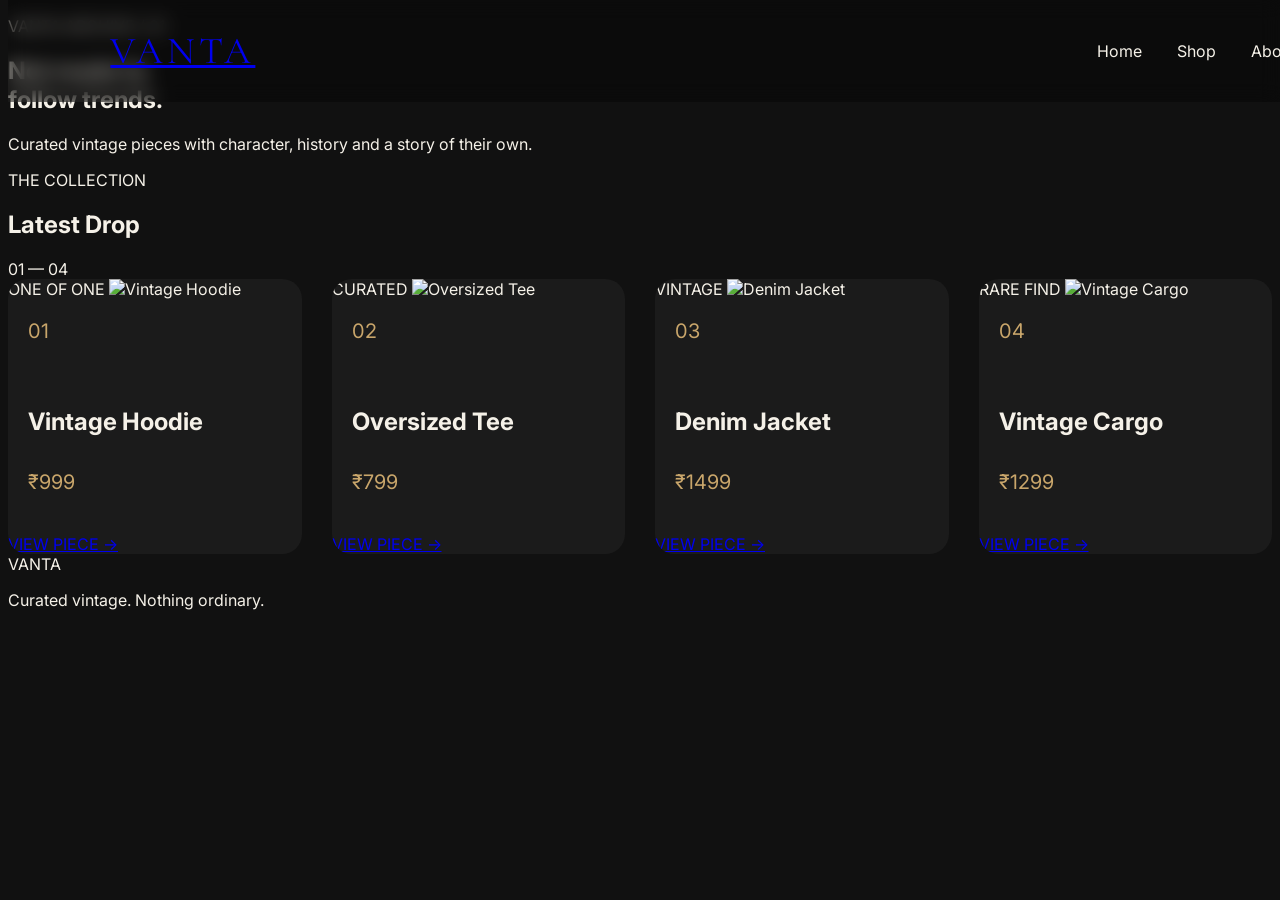
==== shop.html @ 848465f7 "Update shop.html" ====
<!DOCTYPE html>
<html lang="en">
<head>
  <meta charset="UTF-8">
  <meta name="viewport" content="width=device-width, initial-scale=1.0">

  <title>VANTA | Shop</title>

  <link rel="preconnect" href="https://fonts.googleapis.com">
  <link rel="preconnect" href="https://fonts.gstatic.com" crossorigin>

  <link
    href="https://fonts.googleapis.com/css2?family=Cormorant+Garamond:wght@500;600;700&family=Inter:wght@300;400;500;600&display=swap"
    rel="stylesheet"
  >

  <link rel="stylesheet" href="style.css">
</head>

<body>

<header>
  <nav class="navbar">

    <a href="index.html" class="logo">VANTA</a>

    <ul class="nav-links">
      <li><a href="index.html">Home</a></li>
      <li><a href="shop.html">Shop</a></li>
      <li><a href="#">About</a></li>
      <li><a href="#">Contact</a></li>
    </ul>

  </nav>
</header>

<main class="shop-page">

  <!-- SHOP INTRO -->

  <section class="shop-hero">

    <p class="shop-label">VANTA ARCHIVE / 01</p>

    <h1>
      Not made to<br>
      follow trends.
    </h1>

    <p class="shop-description">
      Curated vintage pieces with character,
      history and a story of their own.
    </p>

  </section>


  <!-- COLLECTION -->

  <section class="collection">

    <div class="collection-top">

      <div>
        <p class="collection-label">THE COLLECTION</p>
        <h2>Latest Drop</h2>
      </div>

      <span>01 — 04</span>

    </div>


    <div class="product-grid">


      <!-- PRODUCT 01 -->

      <article class="card">

        <div class="product-image">

          <span class="badge">ONE OF ONE</span>

          <img
            src="../assets/images/product1.jpg"
            alt="Vintage Hoodie"
          >

        </div>

        <div class="product-info">

          <div>
            <p class="product-number">01</p>
            <h3>Vintage Hoodie</h3>
          </div>

          <p class="price">₹999</p>

        </div>

        <a href="#" class="view-product">
          VIEW PIECE →
        </a>

      </article>


      <!-- PRODUCT 02 -->

      <article class="card">

        <div class="product-image">

          <span class="badge">CURATED</span>

          <img
            src="../assets/images/product2.jpg"
            alt="Oversized Tee"
          >

        </div>

        <div class="product-info">

          <div>
            <p class="product-number">02</p>
            <h3>Oversized Tee</h3>
          </div>

          <p class="price">₹799</p>

        </div>

        <a href="#" class="view-product">
          VIEW PIECE →
        </a>

      </article>


      <!-- PRODUCT 03 -->

      <article class="card">

        <div class="product-image">

          <span class="badge">VINTAGE</span>

          <img
            src="../assets/images/product3.jpg"
            alt="Denim Jacket"
          >

        </div>

        <div class="product-info">

          <div>
            <p class="product-number">03</p>
            <h3>Denim Jacket</h3>
          </div>

          <p class="price">₹1499</p>

        </div>

        <a href="#" class="view-product">
          VIEW PIECE →
        </a>

      </article>


      <!-- PRODUCT 04 -->

      <article class="card">

        <div class="product-image">

          <span class="badge">RARE FIND</span>

          <img
            src="../assets/images/product4.jpg"
            alt="Vintage Cargo"
          >

        </div>

        <div class="product-info">

          <div>
            <p class="product-number">04</p>
            <h3>Vintage Cargo</h3>
          </div>

          <p class="price">₹1299</p>

        </div>

        <a href="#" class="view-product">
          VIEW PIECE →
        </a>

      </article>


    </div>

  </section>

</main>


<footer class="shop-footer">

  <div class="footer-logo">
    VANTA
  </div>

  <p>
    Curated vintage. Nothing ordinary.
  </p>

</footer>


</body>
</html>
---- style.css ----
hi*{
    margin:0;
    padding:0;
    box-sizing:border-box;
}

html{
    scroll-behavior:smooth;
}

body{
    background:#111;
    color:#F5F1E8;
    font-family:'Inter',sans-serif;
}

.navbar{
    position:fixed;
    top:0;
    width:100%;
    display:flex;
    justify-content:space-between;
    align-items:center;
    padding:25px 8%;
    background:rgba(0,0,0,.35);
    backdrop-filter:blur(10px);
    z-index:1000;
}

.logo{
    font-family:'Cormorant Garamond',serif;
    font-size:38px;
    letter-spacing:4px;
}

.nav-links{
    display:flex;
    list-style:none;
    gap:35px;
}

.nav-links a{
    text-decoration:none;
    color:#F5F1E8;
    transition:.3s;
}

.nav-links a:hover{
    color:#C9A66B;
}

.hero{
    height:100vh;
    background:url("https://images.unsplash.com/photo-1515886657613-9f3515b0c78f?auto=format&fit=crop&w=1600&q=80");
    background-size:cover;
    background-position:center;
    position:relative;
    display:flex;
    align-items:center;
    justify-content:center;
}

.overlay{
    position:absolute;
    inset:0;
    background:rgba(0,0,0,.55);
}

.hero-content{
    position:relative;
    text-align:center;
    max-width:700px;
    padding:20px;
}

.small-title{
    letter-spacing:6px;
    margin-bottom:20px;
    color:#d7c6a3;
}

.hero h1{
    font-family:'Cormorant Garamond',serif;
    font-size:72px;
    line-height:1.1;
    margin-bottom:25px;
}

.hero-text{
    font-size:18px;
    color:#ddd;
    margin-bottom:35px;
}

.btn{
    display:inline-block;
    padding:15px 40px;
    background:#F5F1E8;
    color:#111;
    text-decoration:none;
    border-radius:40px;
    font-weight:600;
    transition:.3s;
}

.btn:hover{
    background:#C9A66B;
    transform:translateY(-3px);
}

@media(max-width:768px){

.hero h1{
font-size:48px;
}

.nav-links{
display:none;
}

.logo{
font-size:30px;
}

.hero-text{
font-size:16px;
}

}
/* update */
.products{
    padding:100px 8%;
    background:#111;
}

.products h2{
    text-align:center;
    font-size:42px;
    margin-bottom:50px;
    font-family:'Cormorant Garamond',serif;
}

.product-grid{
    display:grid;
    grid-template-columns:repeat(auto-fit,minmax(250px,1fr));
    gap:30px;
}

.card{
    background:#1b1b1b;
    border-radius:20px;
    overflow:hidden;
    transition:.4s;
}

.card:hover{
    transform:translateY(-10px);
}

.card img{
    width:100%;
    height:350px;
    object-fit:cover;
}

.card h3{
    padding:20px 20px 10px;
    font-size:24px;
}

.card p{
    padding:0 20px 20px;
    color:#c9a66b;
    font-size:20px;
}

.btn-small{
    display:inline-block;
    margin:0 20px 20px;
    padding:12px 25px;
    background:#c9a66b;
    color:#111;
    text-decoration:none;
    border-radius:30px;
}
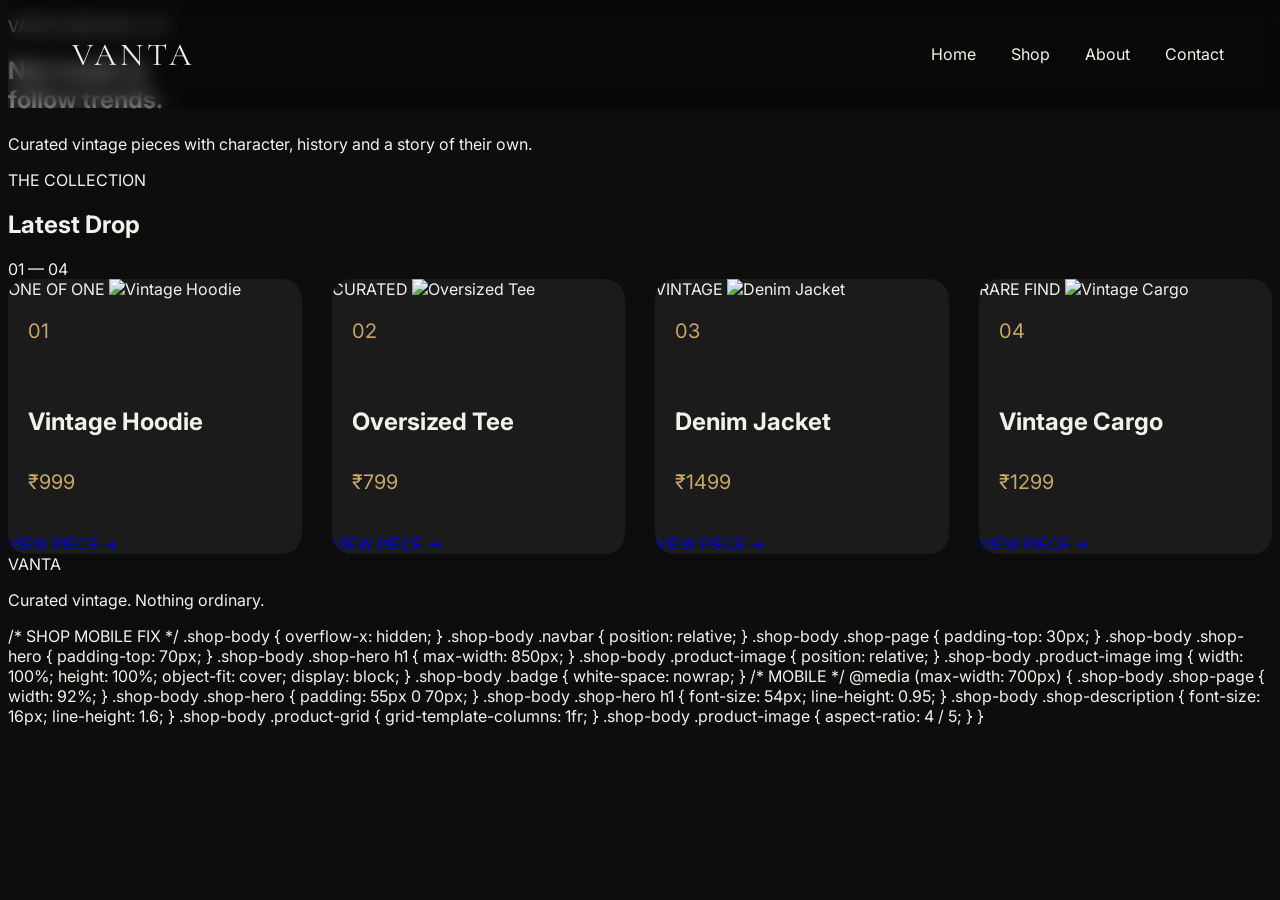
==== commit 15ff2530: "Update shop.html" ====
--- a/shop.html
+++ b/shop.html
@@ -17,7 +17,7 @@
   <link rel="stylesheet" href="style.css">
 </head>
 
-<body>
+<body class="shop-body">
 
 <header>
   <nav class="navbar">
@@ -228,3 +228,71 @@
 
 </body>
 </html>
+/* SHOP MOBILE FIX */
+
+.shop-body {
+  overflow-x: hidden;
+}
+
+.shop-body .navbar {
+  position: relative;
+}
+
+.shop-body .shop-page {
+  padding-top: 30px;
+}
+
+.shop-body .shop-hero {
+  padding-top: 70px;
+}
+
+.shop-body .shop-hero h1 {
+  max-width: 850px;
+}
+
+.shop-body .product-image {
+  position: relative;
+}
+
+.shop-body .product-image img {
+  width: 100%;
+  height: 100%;
+  object-fit: cover;
+  display: block;
+}
+
+.shop-body .badge {
+  white-space: nowrap;
+}
+
+/* MOBILE */
+
+@media (max-width: 700px) {
+
+  .shop-body .shop-page {
+    width: 92%;
+  }
+
+  .shop-body .shop-hero {
+    padding: 55px 0 70px;
+  }
+
+  .shop-body .shop-hero h1 {
+    font-size: 54px;
+    line-height: 0.95;
+  }
+
+  .shop-body .shop-description {
+    font-size: 16px;
+    line-height: 1.6;
+  }
+
+  .shop-body .product-grid {
+    grid-template-columns: 1fr;
+  }
+
+  .shop-body .product-image {
+    aspect-ratio: 4 / 5;
+  }
+
+}
--- a/style.css
+++ b/style.css
@@ -183,3 +183,273 @@
     text-decoration:none;
     border-radius:30px;
 }
+/* =========================
+   VANTA SHOP PAGE
+   ========================= */
+
+.shop-body {
+  background: #0d0d0d;
+  color: #f4f1eb;
+  font-family: "Inter", sans-serif;
+}
+
+/* NAVBAR */
+
+.shop-body .navbar {
+  width: 100%;
+  padding: 28px 5%;
+  display: flex;
+  align-items: center;
+  justify-content: space-between;
+  box-sizing: border-box;
+}
+
+.shop-body .logo {
+  color: #f4f1eb;
+  text-decoration: none;
+  font-family: "Cormorant Garamond", serif;
+  font-size: 32px;
+  font
+.shop-body .logo {
+  color: #f4f1eb;
+  text-decoration: none;
+  font-family: "Cormorant Garamond", serif;
+  font-size: 32px;
+  font-weight: 600;
+  letter-spacing: 2px;
+}
+
+.shop-body .nav-links {
+  display: flex;
+  gap: 28px;
+  list-style: none;
+  margin: 0;
+  padding: 0;
+}
+
+.shop-body .nav-links a {
+  color: #f4f1eb;
+  text-decoration: none;
+  font-size: 13px;
+  letter-spacing: 1px;
+  text-transform: uppercase;
+}
+
+/* SHOP HERO */
+
+.shop-body .shop-page {
+  width: 90%;
+  max-width: 1200px;
+  margin: 0 auto;
+}
+
+.shop-body .shop-hero {
+  padding: 90px 0 110px;
+  max-width: 850px;
+}
+
+.shop-body .shop-label,
+.shop-body .collection-label {
+  font-size: 11px;
+  letter-spacing: 3px;
+  text-transform: uppercase;
+  opacity: 0.55;
+  margin-bottom: 25px;
+}
+
+.shop-body .shop-hero h1 {
+  font-family: "Cormorant Garamond", serif;
+  font-size: clamp(58px, 9vw, 110px);
+  line-height: 0.88;
+  font-weight: 500;
+  letter-spacing: -2px;
+  margin: 0;
+}
+
+.shop-body .shop-description {
+  max-width: 600px;
+  margin-top: 35px;
+  font-size: 18px;
+  line-height: 1.7;
+  font-weight: 300;
+  opacity: 0.65;
+}
+
+/* COLLECTION */
+
+.shop-body .collection {
+  padding-bottom: 100px;
+}
+
+.shop-body .collection-top {
+  display: flex;
+  align-items: flex-end;
+  justify-content: space-between;
+  border-bottom: 1px solid rgba(255,255,255,0.15);
+  padding-bottom: 25px;
+  margin-bottom: 35px;
+}
+
+.shop-body .collection-top h2 {
+  font-family: "Cormorant Garamond", serif;
+  font-size: 52px;
+  font-weight: 500;
+  margin: 0;
+}
+
+.shop-body .collection-top > span {
+  font-size: 13px;
+  opacity: 0.5;
+}
+
+/* PRODUCT GRID */
+
+.shop-body .product-grid {
+  display: grid;
+  grid-template-columns: repeat(2, minmax(0, 1fr));
+  gap: 35px;
+}
+
+.shop-body .card {
+  background: #171717;
+  border: 1px solid rgba(255,255,255,0.08);
+  border-radius: 4px;
+  overflow: hidden;
+  padding: 0;
+  transition: transform 0.3s ease, border-color 0.3s ease;
+}
+
+.shop-body .card:hover {
+  transform: translateY(-6px);
+  border-color: rgba(255,255,255,0.22);
+}
+
+/* PRODUCT IMAGE */
+
+.shop-body .product-image {
+  position: relative;
+  width: 100%;
+  aspect-ratio: 4 / 5;
+  background: #222;
+  overflow: hidden;
+}
+
+.shop-body .product-image img {
+  width:
+  width: 100%;
+  height: 100%;
+  object-fit: cover;
+  display: block;
+  transition: transform 0.5s ease;
+}
+
+.shop-body .card:hover .product-image img {
+  transform: scale(1.05);
+}
+
+.shop-body .badge {
+  position: absolute;
+  top: 18px;
+  left: 18px;
+  z-index: 2;
+  padding: 7px 11px;
+  background: #f4f1eb;
+  color: #111;
+  font-size: 9px;
+  letter-spacing: 1.5px;
+  font-weight: 600;
+}
+
+.shop-body .product-info {
+  display: flex;
+  justify-content: space-between;
+  align-items: flex-end;
+  padding: 22px 22px 10px;
+}
+
+.shop-body .product-number {
+  font-size: 10px;
+  letter-spacing: 2px;
+  opacity: 0.4;
+  margin: 0 0 6px;
+}
+
+.shop-body .product-info h3 {
+  font-family: "Cormorant Garamond", serif;
+  font-size: 27px;
+  font-weight: 500;
+  margin: 0;
+}
+
+.shop-body .price {
+  font-size: 14px;
+  margin: 0;
+  opacity: 0.7;
+}
+
+.shop-body .view-product {
+  display: block;
+  margin: 12px 22px 22px;
+  padding-top: 14px;
+  border-top: 1px solid rgba(255,255,255,0.1);
+  color: #f4f1eb;
+  text-decoration: none;
+  font-size: 11px;
+  letter-spacing: 2px;
+  transition: opacity 0.3s ease;
+}
+
+.shop-body .view-product:hover {
+  opacity: 0.55;
+}
+
+/* FOOTER */
+
+.shop-body .shop-footer {
+  border-top: 1px solid rgba(255,255,255,0.1);
+  padding: 60px 5%;
+  text-align: center;
+}
+
+.shop-body .footer-logo {
+  font-family: "Cormorant Garamond", serif;
+  font-size: 50px;
+  letter-spacing: 5px;
+}
+
+.shop-body .shop-footer p {
+  font-size: 12px;
+  opacity: 0.45;
+  letter-spacing: 1px;
+}
+
+/* MOBILE */
+
+@media (max-width: 700px) {
+
+  .shop-body .nav-links {
+    gap: 14px;
+  }
+
+  .shop-body .shop-hero {
+    padding: 65px 0 80px;
+  }
+
+  .shop-body .shop-hero h1 {
+    font-size: 58px;
+  }
+
+  .shop-body .shop-description {
+    font-size: 15px;
+  }
+
+  .shop-body .product-grid {
+    grid-template-columns: 1fr;
+    gap: 25px;
+  }
+
+  .shop-body .collection-top h2 {
+    font-size: 40px;
+  }
+
+}
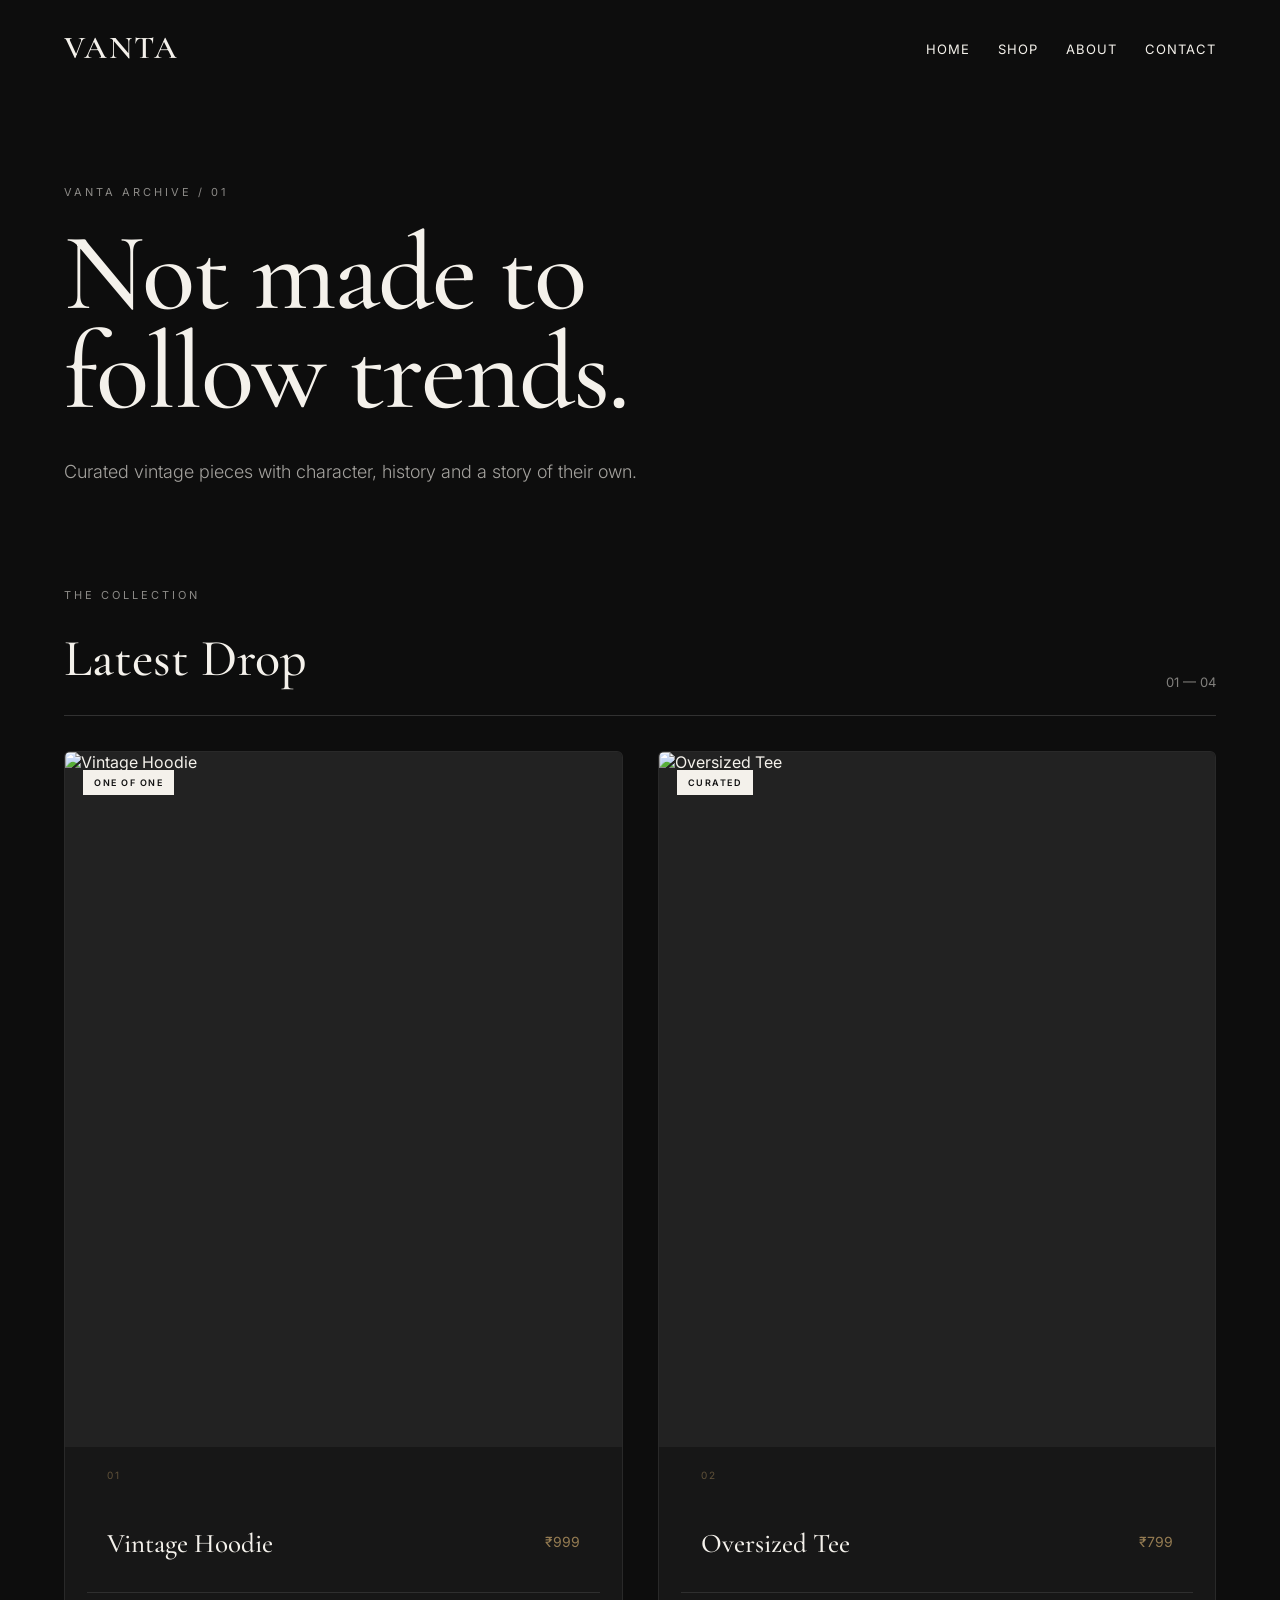
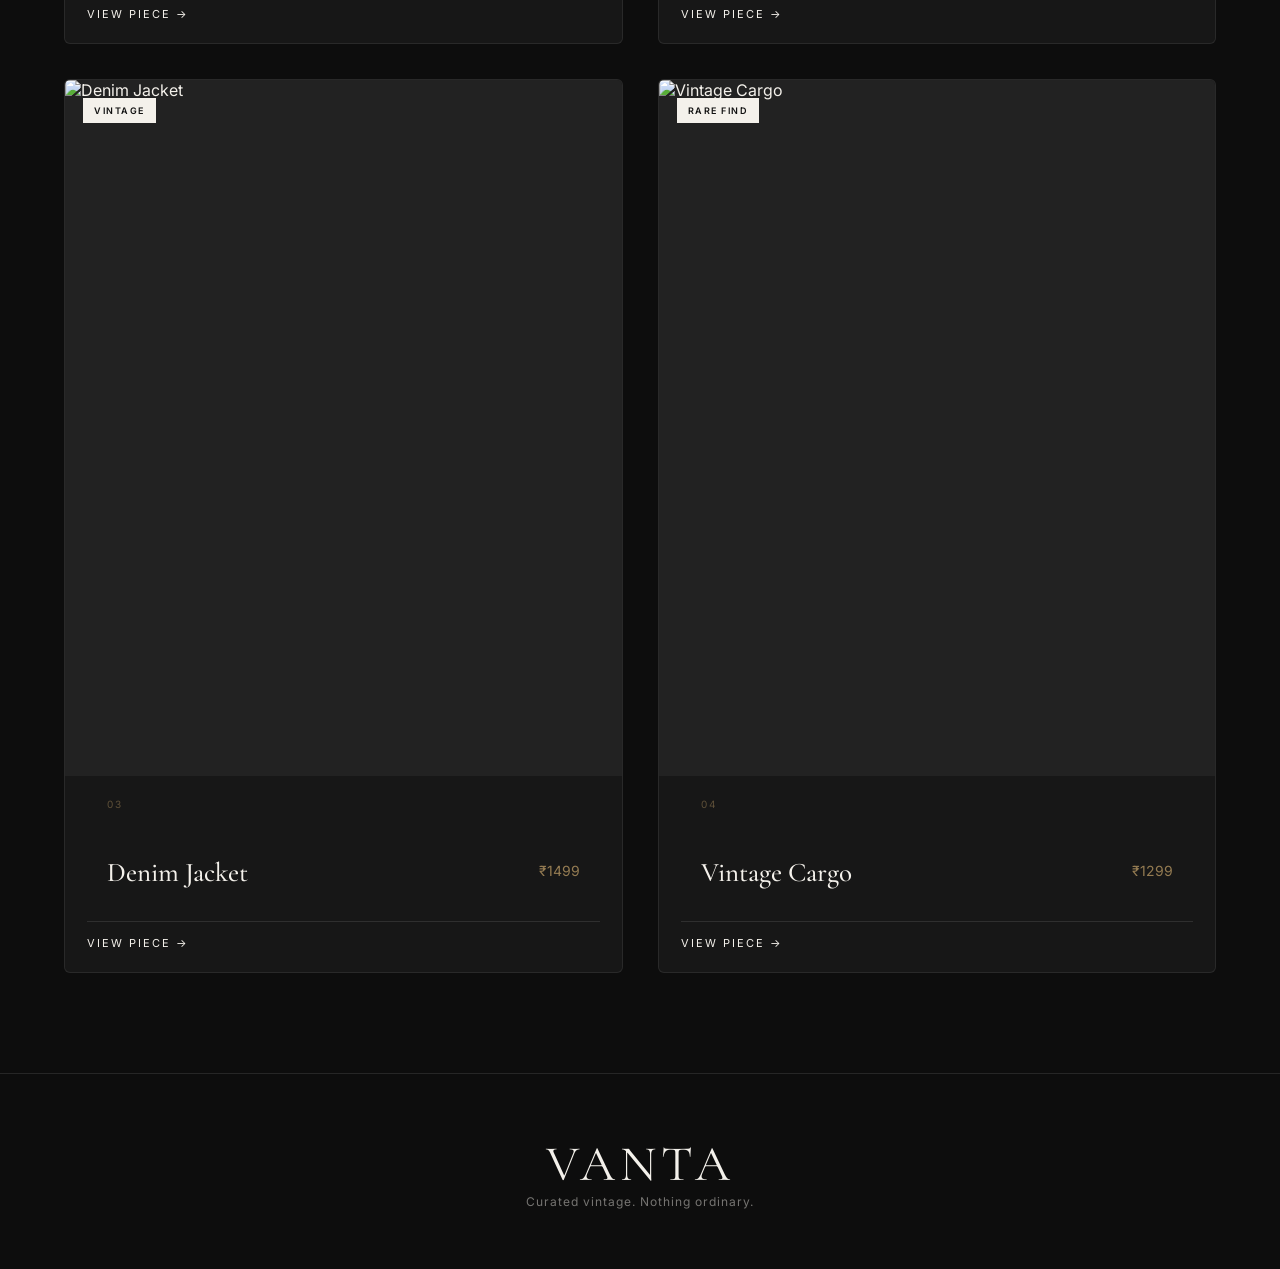
==== commit 31c6cec0: "Update shop.html" ====
--- a/shop.html
+++ b/shop.html
@@ -1,5 +1,6 @@
 <!DOCTYPE html>
 <html lang="en">
+
 <head>
   <meta charset="UTF-8">
   <meta name="viewport" content="width=device-width, initial-scale=1.0">
@@ -14,285 +15,252 @@
     rel="stylesheet"
   >
 
-  <link rel="stylesheet" href="style.css">
+  <link rel="stylesheet" href="../style.css">
 </head>
 
 <body class="shop-body">
 
-<header>
-  <nav class="navbar">
-
-    <a href="index.html" class="logo">VANTA</a>
-
-    <ul class="nav-links">
-      <li><a href="index.html">Home</a></li>
-      <li><a href="shop.html">Shop</a></li>
-      <li><a href="#">About</a></li>
-      <li><a href="#">Contact</a></li>
-    </ul>
-
-  </nav>
-</header>
-
-<main class="shop-page">
-
-  <!-- SHOP INTRO -->
-
-  <section class="shop-hero">
-
-    <p class="shop-label">VANTA ARCHIVE / 01</p>
-
-    <h1>
-      Not made to<br>
-      follow trends.
-    </h1>
-
-    <p class="shop-description">
-      Curated vintage pieces with character,
-      history and a story of their own.
+  <!-- NAVBAR -->
+
+  <header>
+    <nav class="navbar">
+
+      <a href="../index.html" class="logo">VANTA</a>
+
+      <ul class="nav-links">
+        <li><a href="../index.html">Home</a></li>
+        <li><a href="shop.html">Shop</a></li>
+        <li><a href="#">About</a></li>
+        <li><a href="#">Contact</a></li>
+      </ul>
+
+    </nav>
+  </header>
+
+
+  <!-- SHOP CONTENT -->
+
+  <main class="shop-page">
+
+    <!-- SHOP HERO -->
+
+    <section class="shop-hero">
+
+      <p class="shop-label">
+        VANTA ARCHIVE / 01
+      </p>
+
+      <h1>
+        Not made to<br>
+        follow trends.
+      </h1>
+
+      <p class="shop-description">
+        Curated vintage pieces with character,
+        history and a story of their own.
+      </p>
+
+    </section>
+
+
+    <!-- COLLECTION -->
+
+    <section class="collection">
+
+      <div class="collection-top">
+
+        <div>
+          <p class="collection-label">
+            THE COLLECTION
+          </p>
+
+          <h2>
+            Latest Drop
+          </h2>
+        </div>
+
+        <span>
+          01 — 04
+        </span>
+
+      </div>
+
+
+      <!-- PRODUCTS -->
+
+      <div class="product-grid">
+
+
+        <!-- PRODUCT 01 -->
+
+        <article class="card">
+
+          <div class="product-image">
+
+            <span class="badge">
+              ONE OF ONE
+            </span>
+
+            <img
+              src="../assets/images/product1.jpg"
+              alt="Vintage Hoodie"
+            >
+
+          </div>
+
+          <div class="product-info">
+
+            <div>
+              <p class="product-number">01</p>
+              <h3>Vintage Hoodie</h3>
+            </div>
+
+            <p class="price">
+              ₹999
+            </p>
+
+          </div>
+
+          <a href="#" class="view-product">
+            VIEW PIECE →
+          </a>
+
+        </article>
+
+
+        <!-- PRODUCT 02 -->
+
+        <article class="card">
+
+          <div class="product-image">
+
+            <span class="badge">
+              CURATED
+            </span>
+
+            <img
+              src="../assets/images/product2.jpg"
+              alt="Oversized Tee"
+            >
+
+          </div>
+
+          <div class="product-info">
+
+            <div>
+              <p class="product-number">02</p>
+              <h3>Oversized Tee</h3>
+            </div>
+
+            <p class="price">
+              ₹799
+            </p>
+
+          </div>
+
+          <a href="#" class="view-product">
+            VIEW PIECE →
+          </a>
+
+        </article>
+
+
+        <!-- PRODUCT 03 -->
+
+        <article class="card">
+
+          <div class="product-image">
+
+            <span class="badge">
+              VINTAGE
+            </span>
+
+            <img
+              src="../assets/images/product3.jpg"
+              alt="Denim Jacket"
+            >
+
+          </div>
+
+          <div class="product-info">
+
+            <div>
+              <p class="product-number">03</p>
+              <h3>Denim Jacket</h3>
+            </div>
+
+            <p class="price">
+              ₹1499
+            </p>
+
+          </div>
+
+          <a href="#" class="view-product">
+            VIEW PIECE →
+          </a>
+
+        </article>
+
+
+        <!-- PRODUCT 04 -->
+
+        <article class="card">
+
+          <div class="product-image">
+
+            <span class="badge">
+              RARE FIND
+            </span>
+
+            <img
+              src="../assets/images/product4.jpg"
+              alt="Vintage Cargo"
+            >
+
+          </div>
+
+          <div class="product-info">
+
+            <div>
+              <p class="product-number">04</p>
+              <h3>Vintage Cargo</h3>
+            </div>
+
+            <p class="price">
+              ₹1299
+            </p>
+
+          </div>
+
+          <a href="#" class="view-product">
+            VIEW PIECE →
+          </a>
+
+        </article>
+
+
+      </div>
+
+    </section>
+
+  </main>
+
+
+  <!-- FOOTER -->
+
+  <footer class="shop-footer">
+
+    <div class="footer-logo">
+      VANTA
+    </div>
+
+    <p>
+      Curated vintage. Nothing ordinary.
     </p>
 
-  </section>
-
-
-  <!-- COLLECTION -->
-
-  <section class="collection">
-
-    <div class="collection-top">
-
-      <div>
-        <p class="collection-label">THE COLLECTION</p>
-        <h2>Latest Drop</h2>
-      </div>
-
-      <span>01 — 04</span>
-
-    </div>
-
-
-    <div class="product-grid">
-
-
-      <!-- PRODUCT 01 -->
-
-      <article class="card">
-
-        <div class="product-image">
-
-          <span class="badge">ONE OF ONE</span>
-
-          <img
-            src="../assets/images/product1.jpg"
-            alt="Vintage Hoodie"
-          >
-
-        </div>
-
-        <div class="product-info">
-
-          <div>
-            <p class="product-number">01</p>
-            <h3>Vintage Hoodie</h3>
-          </div>
-
-          <p class="price">₹999</p>
-
-        </div>
-
-        <a href="#" class="view-product">
-          VIEW PIECE →
-        </a>
-
-      </article>
-
-
-      <!-- PRODUCT 02 -->
-
-      <article class="card">
-
-        <div class="product-image">
-
-          <span class="badge">CURATED</span>
-
-          <img
-            src="../assets/images/product2.jpg"
-            alt="Oversized Tee"
-          >
-
-        </div>
-
-        <div class="product-info">
-
-          <div>
-            <p class="product-number">02</p>
-            <h3>Oversized Tee</h3>
-          </div>
-
-          <p class="price">₹799</p>
-
-        </div>
-
-        <a href="#" class="view-product">
-          VIEW PIECE →
-        </a>
-
-      </article>
-
-
-      <!-- PRODUCT 03 -->
-
-      <article class="card">
-
-        <div class="product-image">
-
-          <span class="badge">VINTAGE</span>
-
-          <img
-            src="../assets/images/product3.jpg"
-            alt="Denim Jacket"
-          >
-
-        </div>
-
-        <div class="product-info">
-
-          <div>
-            <p class="product-number">03</p>
-            <h3>Denim Jacket</h3>
-          </div>
-
-          <p class="price">₹1499</p>
-
-        </div>
-
-        <a href="#" class="view-product">
-          VIEW PIECE →
-        </a>
-
-      </article>
-
-
-      <!-- PRODUCT 04 -->
-
-      <article class="card">
-
-        <div class="product-image">
-
-          <span class="badge">RARE FIND</span>
-
-          <img
-            src="../assets/images/product4.jpg"
-            alt="Vintage Cargo"
-          >
-
-        </div>
-
-        <div class="product-info">
-
-          <div>
-            <p class="product-number">04</p>
-            <h3>Vintage Cargo</h3>
-          </div>
-
-          <p class="price">₹1299</p>
-
-        </div>
-
-        <a href="#" class="view-product">
-          VIEW PIECE →
-        </a>
-
-      </article>
-
-
-    </div>
-
-  </section>
-
-</main>
-
-
-<footer class="shop-footer">
-
-  <div class="footer-logo">
-    VANTA
-  </div>
-
-  <p>
-    Curated vintage. Nothing ordinary.
-  </p>
-
-</footer>
+  </footer>
 
 
 </body>
+
 </html>
-/* SHOP MOBILE FIX */
-
-.shop-body {
-  overflow-x: hidden;
-}
-
-.shop-body .navbar {
-  position: relative;
-}
-
-.shop-body .shop-page {
-  padding-top: 30px;
-}
-
-.shop-body .shop-hero {
-  padding-top: 70px;
-}
-
-.shop-body .shop-hero h1 {
-  max-width: 850px;
-}
-
-.shop-body .product-image {
-  position: relative;
-}
-
-.shop-body .product-image img {
-  width: 100%;
-  height: 100%;
-  object-fit: cover;
-  display: block;
-}
-
-.shop-body .badge {
-  white-space: nowrap;
-}
-
-/* MOBILE */
-
-@media (max-width: 700px) {
-
-  .shop-body .shop-page {
-    width: 92%;
-  }
-
-  .shop-body .shop-hero {
-    padding: 55px 0 70px;
-  }
-
-  .shop-body .shop-hero h1 {
-    font-size: 54px;
-    line-height: 0.95;
-  }
-
-  .shop-body .shop-description {
-    font-size: 16px;
-    line-height: 1.6;
-  }
-
-  .shop-body .product-grid {
-    grid-template-columns: 1fr;
-  }
-
-  .shop-body .product-image {
-    aspect-ratio: 4 / 5;
-  }
-
-}
--- a/style.css
+++ b/style.css
@@ -1,215 +1,216 @@
-hi*{
-    margin:0;
-    padding:0;
-    box-sizing:border-box;
-}
-
-html{
-    scroll-behavior:smooth;
-}
-
-body{
-    background:#111;
-    color:#F5F1E8;
-    font-family:'Inter',sans-serif;
-}
-
-.navbar{
-    position:fixed;
-    top:0;
-    width:100%;
-    display:flex;
-    justify-content:space-between;
-    align-items:center;
-    padding:25px 8%;
-    background:rgba(0,0,0,.35);
-    backdrop-filter:blur(10px);
-    z-index:1000;
-}
-
-.logo{
-    font-family:'Cormorant Garamond',serif;
-    font-size:38px;
-    letter-spacing:4px;
-}
-
-.nav-links{
-    display:flex;
-    list-style:none;
-    gap:35px;
-}
-
-.nav-links a{
-    text-decoration:none;
-    color:#F5F1E8;
-    transition:.3s;
-}
-
-.nav-links a:hover{
-    color:#C9A66B;
-}
-
-.hero{
-    height:100vh;
-    background:url("https://images.unsplash.com/photo-1515886657613-9f3515b0c78f?auto=format&fit=crop&w=1600&q=80");
-    background-size:cover;
-    background-position:center;
-    position:relative;
-    display:flex;
-    align-items:center;
-    justify-content:center;
-}
-
-.overlay{
-    position:absolute;
-    inset:0;
-    background:rgba(0,0,0,.55);
-}
-
-.hero-content{
-    position:relative;
-    text-align:center;
-    max-width:700px;
-    padding:20px;
-}
-
-.small-title{
-    letter-spacing:6px;
-    margin-bottom:20px;
-    color:#d7c6a3;
-}
-
-.hero h1{
-    font-family:'Cormorant Garamond',serif;
-    font-size:72px;
-    line-height:1.1;
-    margin-bottom:25px;
-}
-
-.hero-text{
-    font-size:18px;
-    color:#ddd;
-    margin-bottom:35px;
-}
-
-.btn{
-    display:inline-block;
-    padding:15px 40px;
-    background:#F5F1E8;
-    color:#111;
-    text-decoration:none;
-    border-radius:40px;
-    font-weight:600;
-    transition:.3s;
-}
-
-.btn:hover{
-    background:#C9A66B;
-    transform:translateY(-3px);
-}
-
-@media(max-width:768px){
-
-.hero h1{
-font-size:48px;
-}
-
-.nav-links{
-display:none;
-}
-
-.logo{
-font-size:30px;
-}
-
-.hero-text{
-font-size:16px;
-}
-
-}
-/* update */
-.products{
-    padding:100px 8%;
-    background:#111;
-}
-
-.products h2{
-    text-align:center;
-    font-size:42px;
-    margin-bottom:50px;
-    font-family:'Cormorant Garamond',serif;
-}
-
-.product-grid{
-    display:grid;
-    grid-template-columns:repeat(auto-fit,minmax(250px,1fr));
-    gap:30px;
-}
-
-.card{
-    background:#1b1b1b;
-    border-radius:20px;
-    overflow:hidden;
-    transition:.4s;
-}
-
-.card:hover{
-    transform:translateY(-10px);
-}
-
-.card img{
-    width:100%;
-    height:350px;
-    object-fit:cover;
-}
-
-.card h3{
-    padding:20px 20px 10px;
-    font-size:24px;
-}
-
-.card p{
-    padding:0 20px 20px;
-    color:#c9a66b;
-    font-size:20px;
-}
-
-.btn-small{
-    display:inline-block;
-    margin:0 20px 20px;
-    padding:12px 25px;
-    background:#c9a66b;
-    color:#111;
-    text-decoration:none;
-    border-radius:30px;
-}
 /* =========================
-   VANTA SHOP PAGE
-   ========================= */
+   VANTA — GLOBAL
+========================= */
+
+* {
+  margin: 0;
+  padding: 0;
+  box-sizing: border-box;
+}
+
+html {
+  scroll-behavior: smooth;
+}
+
+body {
+  background: #111;
+  color: #f5f1e8;
+  font-family: "Inter", sans-serif;
+}
+
+/* =========================
+   NAVBAR — HOME
+========================= */
+
+.navbar {
+  position: fixed;
+  top: 0;
+  left: 0;
+  width: 100%;
+  display: flex;
+  justify-content: space-between;
+  align-items: center;
+  padding: 25px 8%;
+  background: rgba(0, 0, 0, 0.35);
+  backdrop-filter: blur(10px);
+  z-index: 1000;
+}
+
+.logo {
+  font-family: "Cormorant Garamond", serif;
+  font-size: 38px;
+  letter-spacing: 4px;
+  color: #f5f1e8;
+  text-decoration: none;
+}
+
+.nav-links {
+  display: flex;
+  list-style: none;
+  gap: 35px;
+}
+
+.nav-links a {
+  text-decoration: none;
+  color: #f5f1e8;
+  transition: 0.3s;
+}
+
+.nav-links a:hover {
+  color: #c9a66b;
+}
+
+/* =========================
+   HOME HERO
+========================= */
+
+.hero {
+  height: 100vh;
+  background: url("https://images.unsplash.com/photo-1515886657613-9f3515b0c78f?auto=format&fit=crop&w=1600&q=80");
+  background-size: cover;
+  background-position: center;
+  position: relative;
+  display: flex;
+  align-items: center;
+  justify-content: center;
+}
+
+.overlay {
+  position: absolute;
+  inset: 0;
+  background: rgba(0, 0, 0, 0.55);
+}
+
+.hero-content {
+  position: relative;
+  text-align: center;
+  max-width: 700px;
+  padding: 20px;
+}
+
+.small-title {
+  letter-spacing: 6px;
+  margin-bottom: 20px;
+  color: #d7c6a3;
+}
+
+.hero h1 {
+  font-family: "Cormorant Garamond", serif;
+  font-size: 72px;
+  line-height: 1.1;
+  margin-bottom: 25px;
+}
+
+.hero-text {
+  font-size: 18px;
+  color: #ddd;
+  margin-bottom: 35px;
+}
+
+/* =========================
+   BUTTON
+========================= */
+
+.btn {
+  display: inline-block;
+  padding: 15px 40px;
+  background: #f5f1e8;
+  color: #111;
+  text-decoration: none;
+  border-radius: 40px;
+  font-weight: 600;
+  transition: 0.3s;
+}
+
+.btn:hover {
+  background: #c9a66b;
+  transform: translateY(-3px);
+}
+
+/* =========================
+   HOME PRODUCTS
+========================= */
+
+.products {
+  padding: 100px 8%;
+  background: #111;
+}
+
+.products h2 {
+  text-align: center;
+  font-size: 42px;
+  margin-bottom: 50px;
+  font-family: "Cormorant Garamond", serif;
+}
+
+.product-grid {
+  display: grid;
+  grid-template-columns: repeat(auto-fit, minmax(250px, 1fr));
+  gap: 30px;
+}
+
+.card {
+  background: #1b1b1b;
+  border-radius: 20px;
+  overflow: hidden;
+  transition: 0.4s;
+}
+
+.card:hover {
+  transform: translateY(-10px);
+}
+
+.card img {
+  width: 100%;
+  height: 350px;
+  object-fit: cover;
+}
+
+.card h3 {
+  padding: 20px 20px 10px;
+  font-size: 24px;
+}
+
+.card p {
+  padding: 0 20px 20px;
+  color: #c9a66b;
+  font-size: 20px;
+}
+
+.btn-small {
+  display: inline-block;
+  margin: 0 20px 20px;
+  padding: 12px 25px;
+  background: #c9a66b;
+  color: #111;
+  text-decoration: none;
+  border-radius: 30px;
+}
+
+/* ==================================================
+   SHOP PAGE
+================================================== */
 
 .shop-body {
   background: #0d0d0d;
   color: #f4f1eb;
   font-family: "Inter", sans-serif;
-}
-
-/* NAVBAR */
+  overflow-x: hidden;
+}
+
+/* SHOP NAVBAR */
 
 .shop-body .navbar {
+  position: relative;
   width: 100%;
   padding: 28px 5%;
   display: flex;
   align-items: center;
   justify-content: space-between;
-  box-sizing: border-box;
-}
-
-.shop-body .logo {
-  color: #f4f1eb;
-  text-decoration: none;
-  font-family: "Cormorant Garamond", serif;
-  font-size: 32px;
-  font
+  background: transparent;
+  backdrop-filter: none;
+}
+
 .shop-body .logo {
   color: #f4f1eb;
   text-decoration: none;
@@ -235,7 +236,11 @@
   text-transform: uppercase;
 }
 
-/* SHOP HERO */
+.shop-body .nav-links a:hover {
+  color: #c9a66b;
+}
+
+/* SHOP CONTAINER */
 
 .shop-body .shop-page {
   width: 90%;
@@ -243,8 +248,10 @@
   margin: 0 auto;
 }
 
+/* SHOP HERO */
+
 .shop-body .shop-hero {
-  padding: 90px 0 110px;
+  padding: 90px 0 100px;
   max-width: 850px;
 }
 
@@ -260,7 +267,7 @@
 .shop-body .shop-hero h1 {
   font-family: "Cormorant Garamond", serif;
   font-size: clamp(58px, 9vw, 110px);
-  line-height: 0.88;
+  line-height: 0.9;
   font-weight: 500;
   letter-spacing: -2px;
   margin: 0;
@@ -285,7 +292,7 @@
   display: flex;
   align-items: flex-end;
   justify-content: space-between;
-  border-bottom: 1px solid rgba(255,255,255,0.15);
+  border-bottom: 1px solid rgba(255, 255, 255, 0.15);
   padding-bottom: 25px;
   margin-bottom: 35px;
 }
@@ -302,7 +309,7 @@
   opacity: 0.5;
 }
 
-/* PRODUCT GRID */
+/* SHOP PRODUCT GRID */
 
 .shop-body .product-grid {
   display: grid;
@@ -310,10 +317,12 @@
   gap: 35px;
 }
 
+/* SHOP CARD */
+
 .shop-body .card {
   background: #171717;
-  border: 1px solid rgba(255,255,255,0.08);
-  border-radius: 4px;
+  border: 1px solid rgba(255, 255, 255, 0.08);
+  border-radius: 6px;
   overflow: hidden;
   padding: 0;
   transition: transform 0.3s ease, border-color 0.3s ease;
@@ -321,7 +330,7 @@
 
 .shop-body .card:hover {
   transform: translateY(-6px);
-  border-color: rgba(255,255,255,0.22);
+  border-color: rgba(255, 255, 255, 0.22);
 }
 
 /* PRODUCT IMAGE */
@@ -335,17 +344,13 @@
 }
 
 .shop-body .product-image img {
-  width:
   width: 100%;
   height: 100%;
   object-fit: cover;
   display: block;
-  transition: transform 0.5s ease;
-}
-
-.shop-body .card:hover .product-image img {
-  transform: scale(1.05);
-}
+}
+
+/* BADGE */
 
 .shop-body .badge {
   position: absolute;
@@ -358,7 +363,10 @@
   font-size: 9px;
   letter-spacing: 1.5px;
   font-weight: 600;
-}
+  white-space: nowrap;
+}
+
+/* PRODUCT INFO */
 
 .shop-body .product-info {
   display: flex;
@@ -385,28 +393,31 @@
   font-size: 14px;
   margin: 0;
   opacity: 0.7;
-}
+  color: #c9a66b;
+}
+
+/* VIEW PRODUCT */
 
 .shop-body .view-product {
   display: block;
   margin: 12px 22px 22px;
   padding-top: 14px;
-  border-top: 1px solid rgba(255,255,255,0.1);
+  border-top: 1px solid rgba(255, 255, 255, 0.1);
   color: #f4f1eb;
   text-decoration: none;
   font-size: 11px;
   letter-spacing: 2px;
-  transition: opacity 0.3s ease;
+  transition: 0.3s;
 }
 
 .shop-body .view-product:hover {
-  opacity: 0.55;
-}
-
-/* FOOTER */
+  color: #c9a66b;
+}
+
+/* SHOP FOOTER */
 
 .shop-body .shop-footer {
-  border-top: 1px solid rgba(255,255,255,0.1);
+  border-top: 1px solid rgba(255, 255, 255, 0.1);
   padding: 60px 5%;
   text-align: center;
 }
@@ -423,24 +434,75 @@
   letter-spacing: 1px;
 }
 
-/* MOBILE */
+/* =========================
+   MOBILE
+========================= */
 
 @media (max-width: 700px) {
 
+  .navbar {
+    padding: 22px 5%;
+  }
+
+  .nav-links {
+    display: none;
+  }
+
+  .logo {
+    font-size: 30px;
+  }
+
+  .hero h1 {
+    font-size: 48px;
+  }
+
+  .hero-text {
+    font-size: 16px;
+  }
+
+  .products {
+    padding: 70px 5%;
+  }
+
+  .products h2 {
+    font-size: 36px;
+  }
+
+  /* SHOP MOBILE */
+
+  .shop-body .navbar {
+    padding: 22px 5%;
+  }
+
   .shop-body .nav-links {
-    gap: 14px;
+    display: none;
+  }
+
+  .shop-body .shop-page {
+    width: 92%;
   }
 
   .shop-body .shop-hero {
-    padding: 65px 0 80px;
+    padding: 60px 0 75px;
   }
 
   .shop-body .shop-hero h1 {
-    font-size: 58px;
+    font-size: 54px;
+    line-height: 0.95;
+    letter-spacing: -1px;
   }
 
   .shop-body .shop-description {
-    font-size: 15px;
+    font-size: 16px;
+    line-height: 1.6;
+  }
+
+  .shop-body .collection-top {
+    align-items: flex-end;
+  }
+
+  .shop-body .collection-top h2 {
+    font-size: 40px;
   }
 
   .shop-body .product-grid {
@@ -448,8 +510,11 @@
     gap: 25px;
   }
 
-  .shop-body .collection-top h2 {
-    font-size: 40px;
-  }
-
-}
+  .shop-body .product-image {
+    aspect-ratio: 4 / 5;
+  }
+
+  .shop-body .product-info h3 {
+    font-size: 25px;
+  }
+}
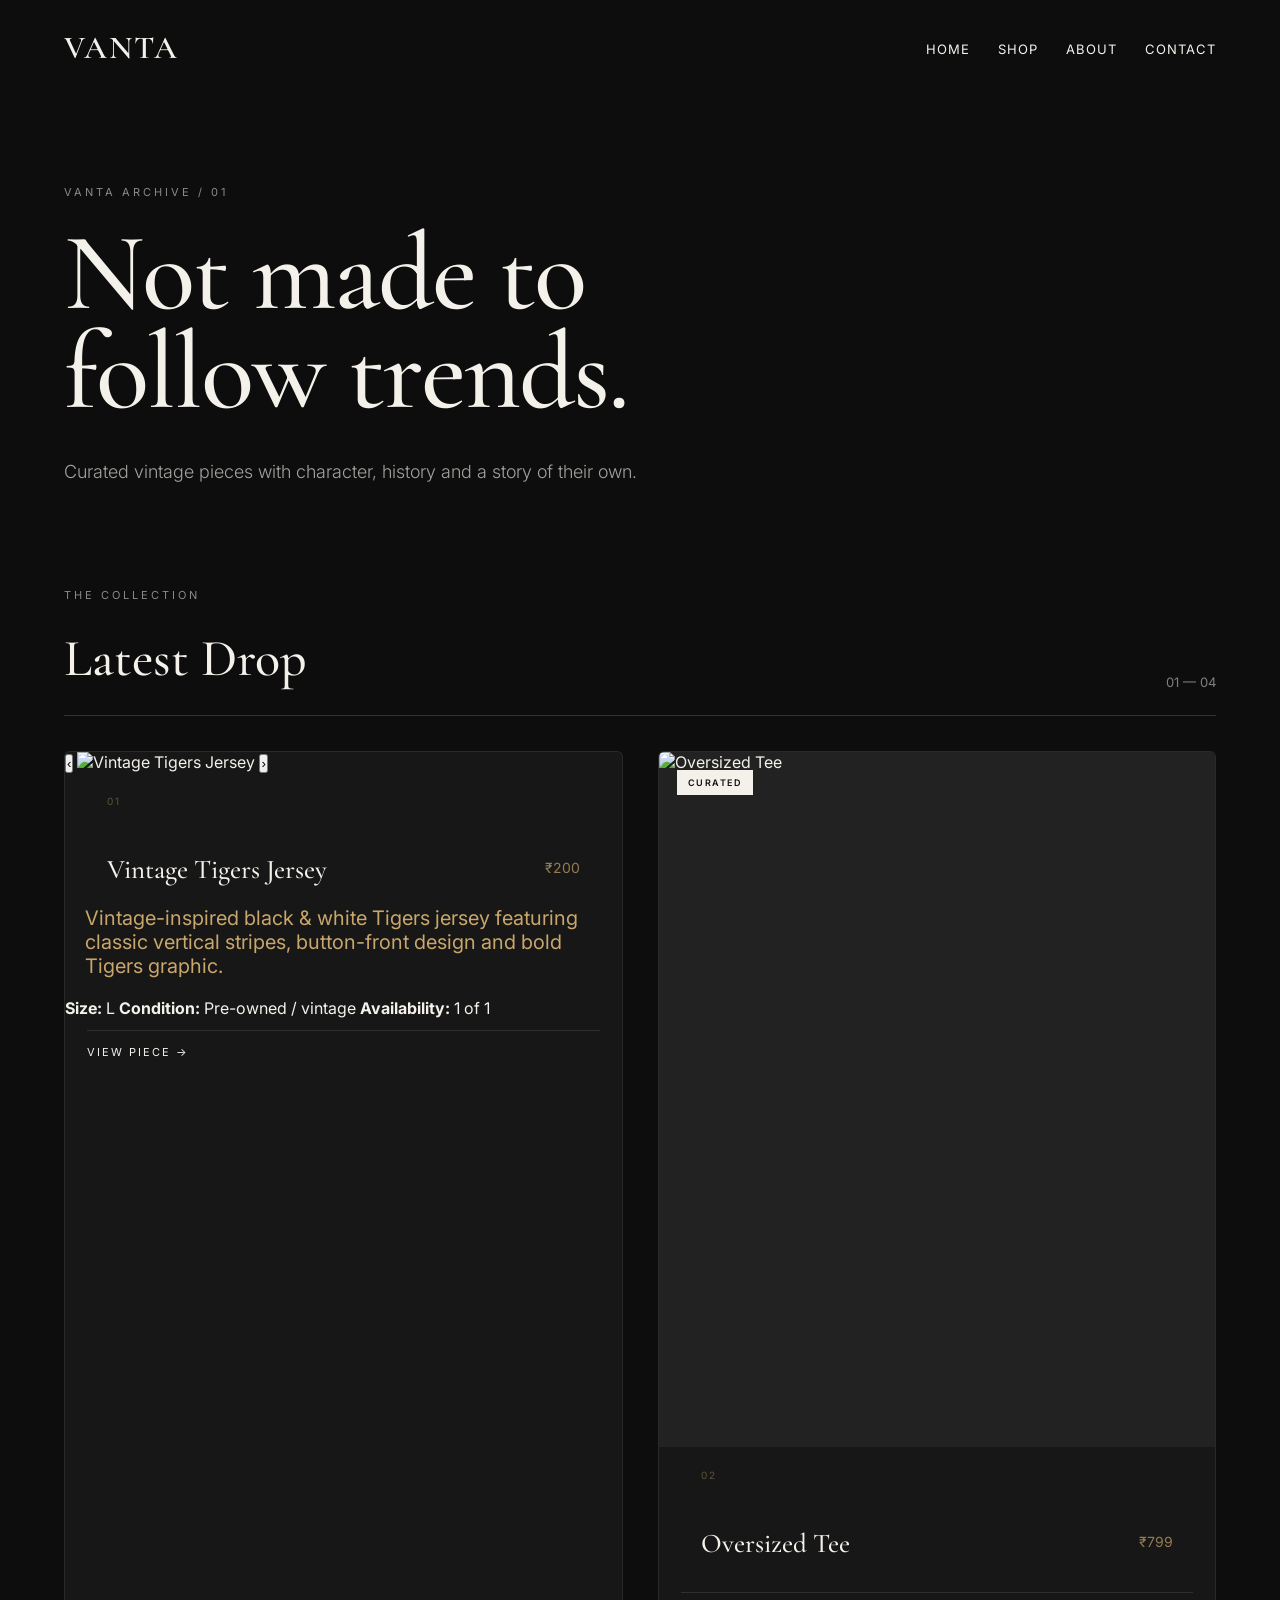
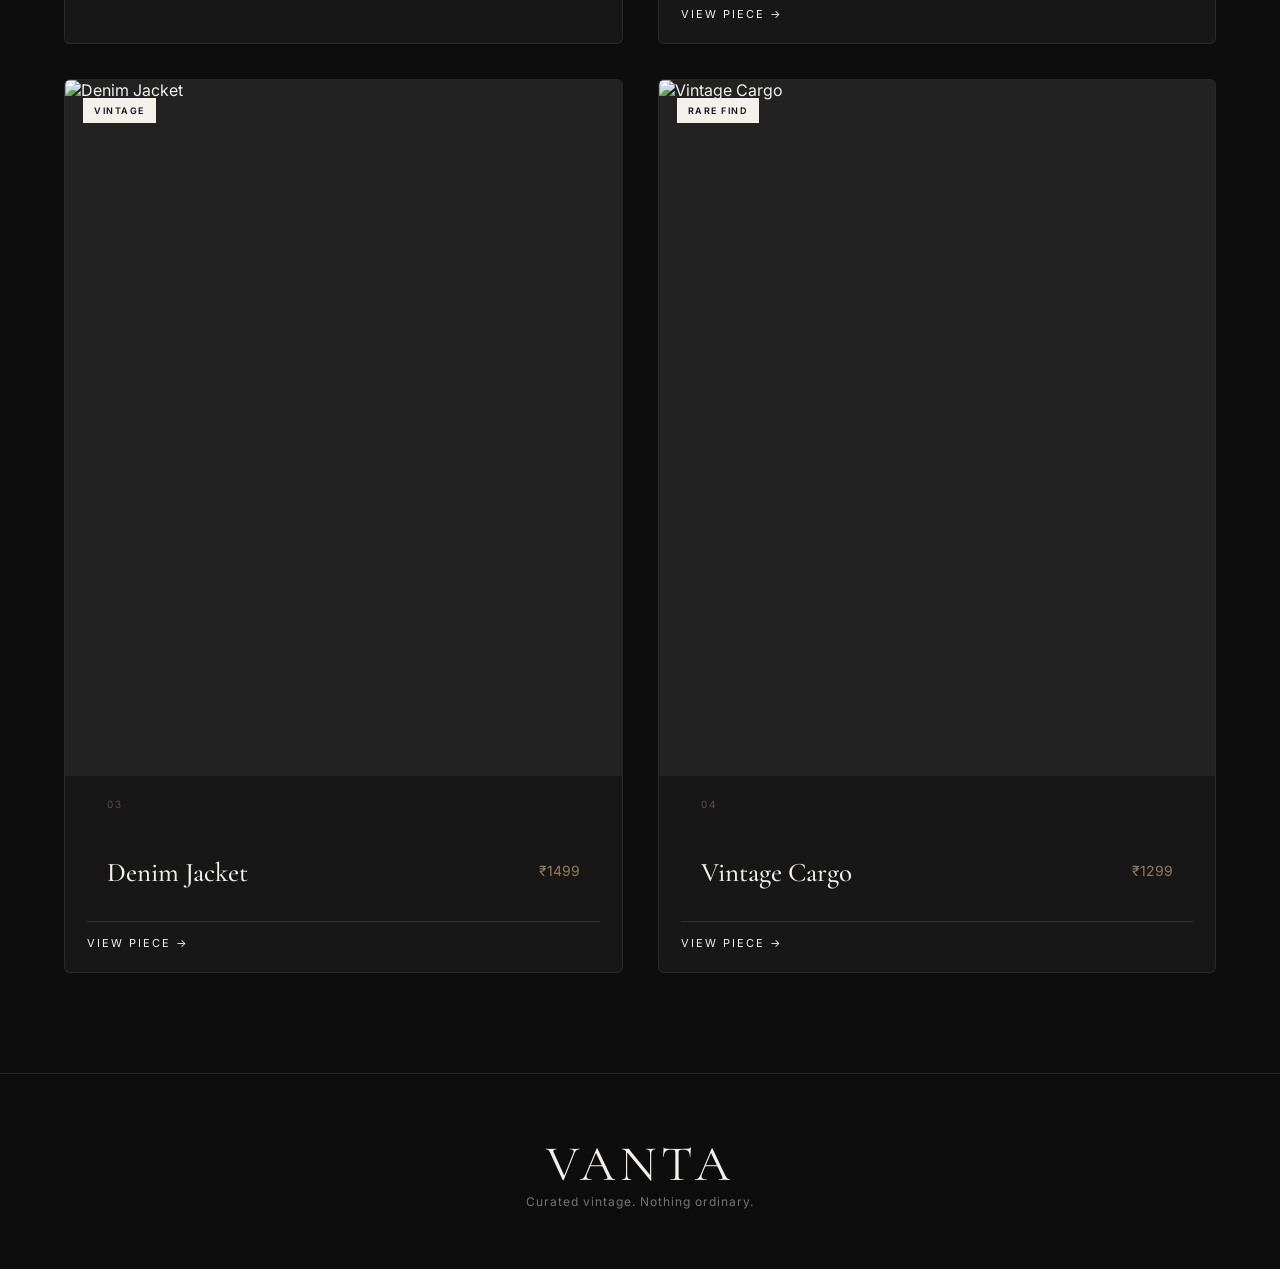
==== commit baf08670: "Update shop.html" ====
--- a/shop.html
+++ b/shop.html
@@ -15,7 +15,7 @@
     rel="stylesheet"
   >
 
-  <link rel="stylesheet" href="../style.css">
+  <link rel="stylesheet" href="style.css">
 </head>
 
 <body class="shop-body">
@@ -25,11 +25,11 @@
   <header>
     <nav class="navbar">
 
-      <a href="../index.html" class="logo">VANTA</a>
+      <a href="index.html" class="logo">VANTA</a>
 
       <ul class="nav-links">
-        <li><a href="../index.html">Home</a></li>
-        <li><a href="shop.html">Shop</a></li>
+        <li><a href="index.html">Home</a></li>
+<li><a href="shop.html">Shop</a></li>
         <li><a href="#">About</a></li>
         <li><a href="#">Contact</a></li>
       </ul>
@@ -93,40 +93,67 @@
 
         <!-- PRODUCT 01 -->
 
-        <article class="card">
-
-          <div class="product-image">
-
-            <span class="badge">
-              ONE OF ONE
-            </span>
-
-            <img
-              src="../assets/images/product1.jpg"
-              alt="Vintage Hoodie"
-            >
-
-          </div>
-
-          <div class="product-info">
-
-            <div>
-              <p class="product-number">01</p>
-              <h3>Vintage Hoodie</h3>
-            </div>
-
-            <p class="price">
-              ₹999
-            </p>
-
-          </div>
-
-          <a href="#" class="view-product">
-            VIEW PIECE →
-          </a>
-
-        </article>
-
+<article class="card">
+
+  <div class="product-slider">
+
+    <button class="slider-arrow prev" onclick="changeProductImage(-1)">
+      ‹
+    </button>
+
+    <img
+      id="product1-image"
+      src="assets/images/product1-1.png"
+      alt="Vintage Tigers Jersey"
+    >
+
+    <button class="slider-arrow next" onclick="changeProductImage(1)">
+      ›
+    </button>
+
+  </div>
+
+  <div class="slider-dots">
+    <span class="dot active" onclick="showProductImage(0)"></span>
+    <span class="dot" onclick="showProductImage(1)"></span>
+    <span class="dot" onclick="showProductImage(2)"></span>
+  </div>
+
+
+  <div class="product-info">
+
+    <div>
+      <p class="product-number">01</p>
+      <h3>Vintage Tigers Jersey</h3>
+    </div>
+
+    <p class="price">₹200</p>
+
+  </div>
+
+
+  <div class="product-details">
+
+    <p>
+      Vintage-inspired black & white Tigers jersey featuring
+      classic vertical stripes, button-front design and bold
+      Tigers graphic.
+    </p>
+
+    <div class="details-list">
+      <span><strong>Size:</strong> L</span>
+      <span><strong>Condition:</strong> Pre-owned / vintage</span>
+      <span><strong>Availability:</strong> 1 of 1</span>
+    </div>
+
+  </div>
+
+
+  <a href="#" class="view-product">
+    VIEW PIECE →
+  </a>
+
+</article>
 
         <!-- PRODUCT 02 -->
 
@@ -139,7 +166,7 @@
             </span>
 
             <img
-              src="../assets/images/product2.jpg"
+              <img src="assets/images/product2.jpg" alt="Oversized Tee">
               alt="Oversized Tee"
             >
 
@@ -176,7 +203,7 @@
             </span>
 
             <img
-              src="../assets/images/product3.jpg"
+              <img src="assets/images/product3.jpg" alt="Denim Jacket">
               alt="Denim Jacket"
             >
 
@@ -213,7 +240,7 @@
             </span>
 
             <img
-              src="../assets/images/product4.jpg"
+              <img src="assets/images/product4.jpg" alt="Vintage Cargo">
               alt="Vintage Cargo"
             >
 
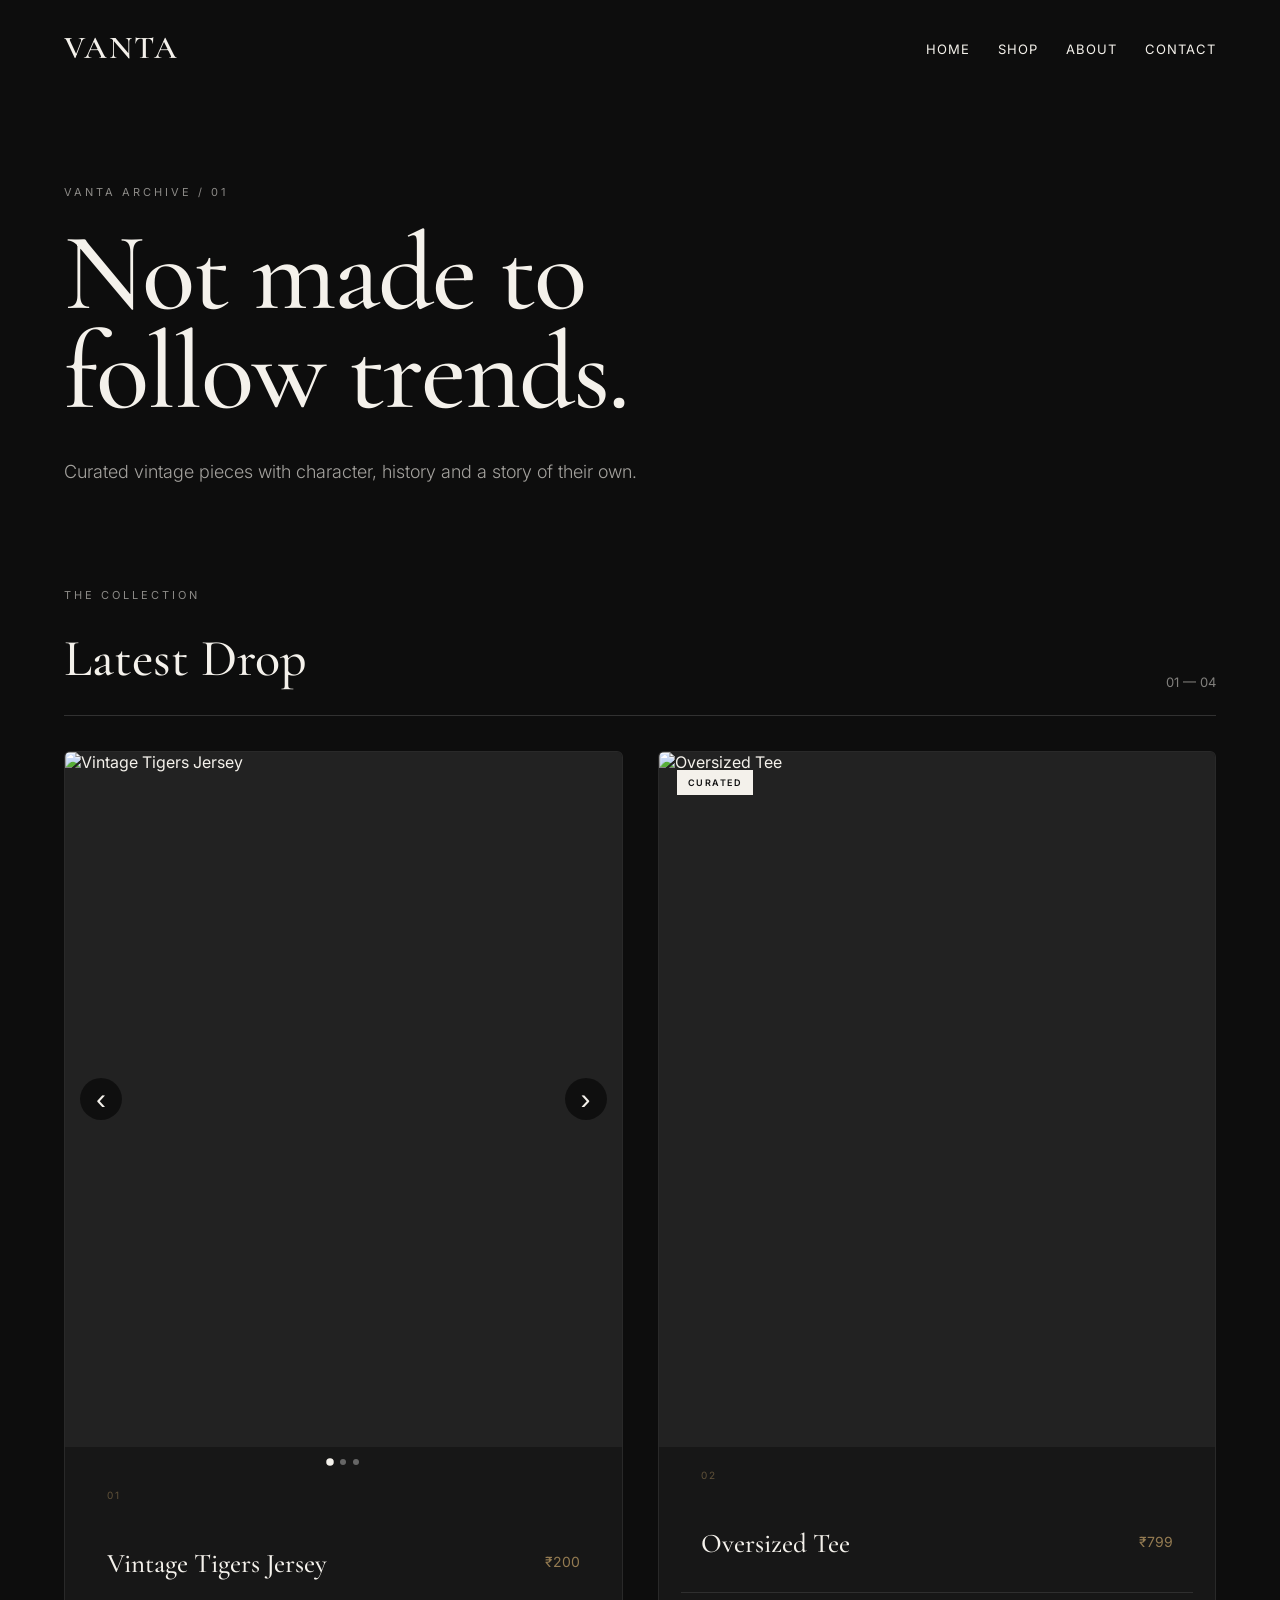
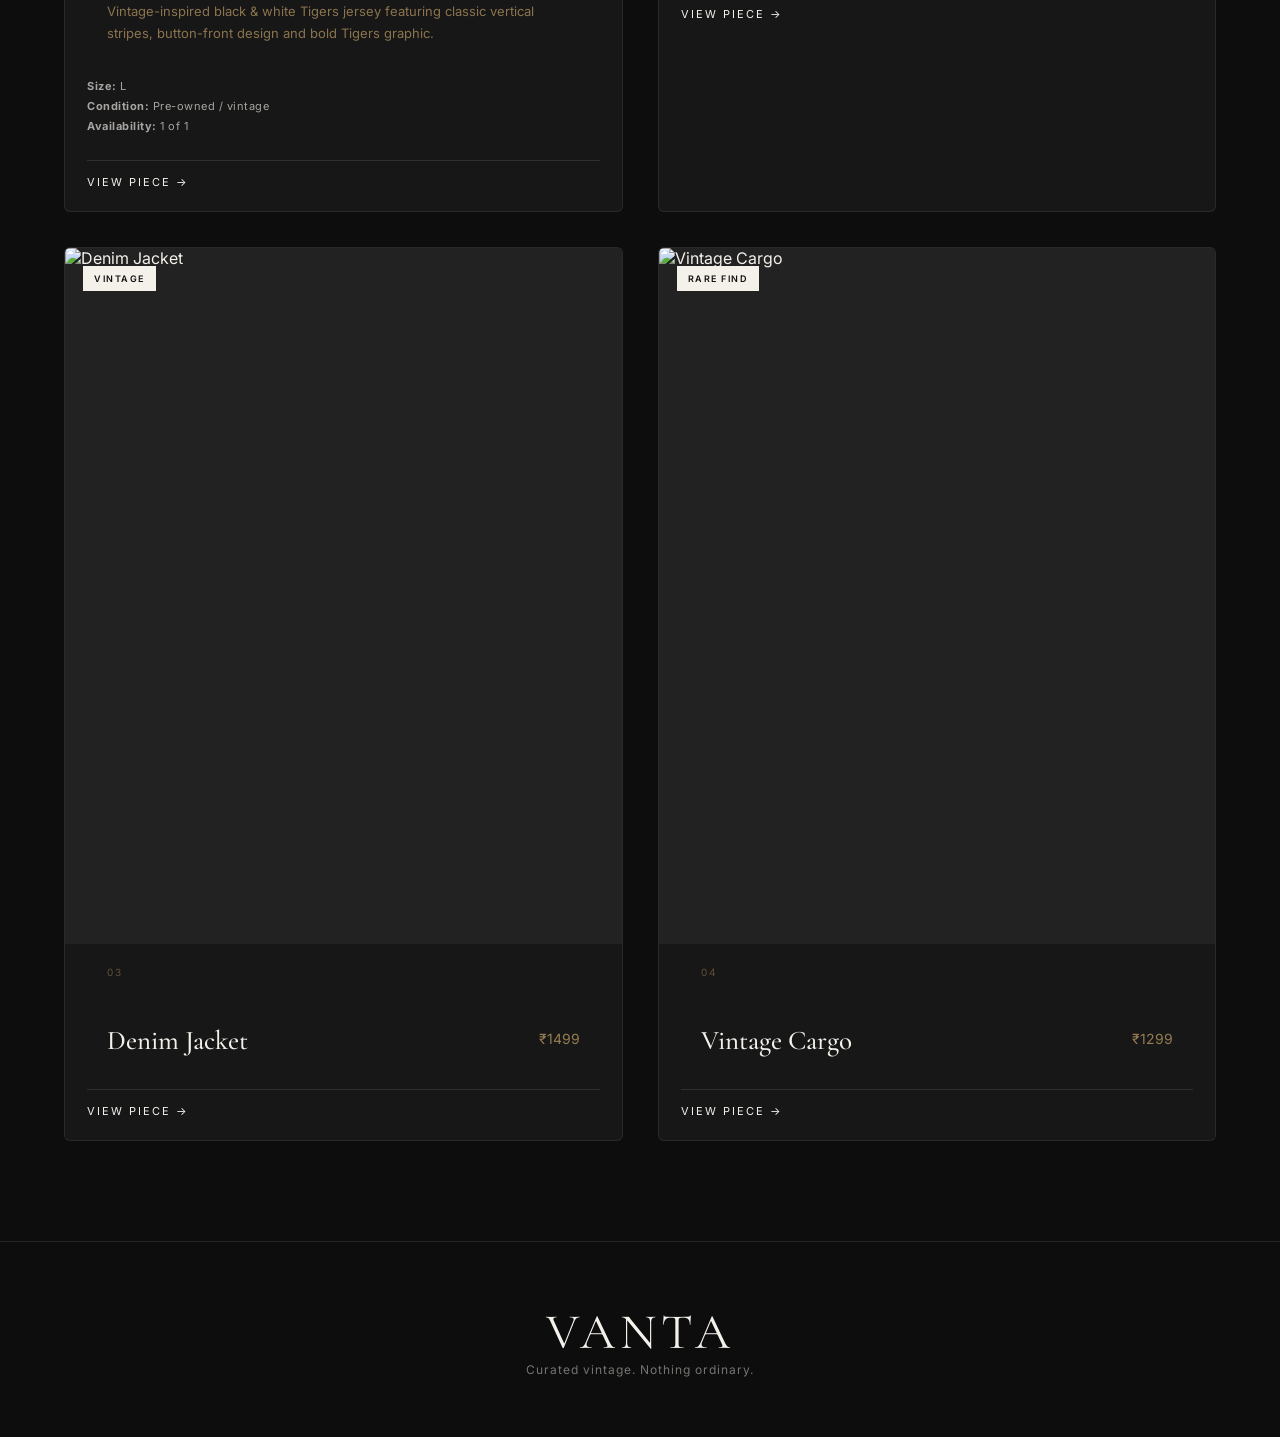
==== commit 58ab7393: "Update shop.html" ====
--- a/shop.html
+++ b/shop.html
@@ -287,7 +287,7 @@
 
   </footer>
 
-
+<script src="script.js"></script>
 </body>
 
 </html>
--- a/style.css
+++ b/style.css
@@ -518,3 +518,115 @@
     font-size: 25px;
   }
 }
+/* PRODUCT IMAGE SLIDER */
+
+.shop-body .product-slider {
+  position: relative;
+  width: 100%;
+  aspect-ratio: 4 / 5;
+  background: #222;
+  overflow: hidden;
+}
+
+.shop-body .product-slider img {
+  width: 100%;
+  height: 100%;
+  object-fit: cover;
+  display: block;
+}
+
+/* ARROWS */
+
+.shop-body .slider-arrow {
+  position: absolute;
+  top: 50%;
+  transform: translateY(-50%);
+  width: 42px;
+  height: 42px;
+  border: none;
+  border-radius: 50%;
+  background: rgba(0, 0, 0, 0.55);
+  color: #f4f1eb;
+  font-size: 30px;
+  line-height: 1;
+  cursor: pointer;
+  z-index: 5;
+}
+
+.shop-body .slider-arrow.prev {
+  left: 15px;
+}
+
+.shop-body .slider-arrow.next {
+  right: 15px;
+}
+
+/* DOTS */
+
+.shop-body .slider-dots {
+  display: flex;
+  justify-content: center;
+  align-items: center;
+  gap: 7px;
+  padding: 12px 0 2px;
+}
+
+.shop-body .slider-dots .dot {
+  width: 6px;
+  height: 6px;
+  border-radius: 50%;
+  background: #666;
+  cursor: pointer;
+}
+
+.shop-body .slider-dots .dot.active {
+  background: #f4f1eb;
+  transform: scale(1.25);
+}
+
+/* PRODUCT DETAILS */
+
+.shop-body .product-details {
+  padding: 0 22px 15px;
+}
+
+.shop-body .product-details > p {
+  font-size: 13px;
+  line-height: 1.7;
+  opacity: 0.65;
+  margin: 0 0 15px;
+}
+
+.shop-body .details-list {
+  display: flex;
+  flex-direction: column;
+  gap: 6px;
+}
+
+.shop-body .details-list span {
+  font-size: 11px;
+  letter-spacing: 0.5px;
+  opacity: 0.65;
+}
+
+.shop-body .details-list strong {
+  color: #f4f1eb;
+  opacity: 1;
+}
+
+/* MOBILE */
+
+@media (max-width: 700px) {
+
+  .shop-body .product-slider {
+    aspect-ratio: 4 / 5;
+    touch-action: pan-y;
+  }
+
+  .shop-body .slider-arrow {
+    width: 38px;
+    height: 38px;
+    font-size: 26px;
+  }
+
+}
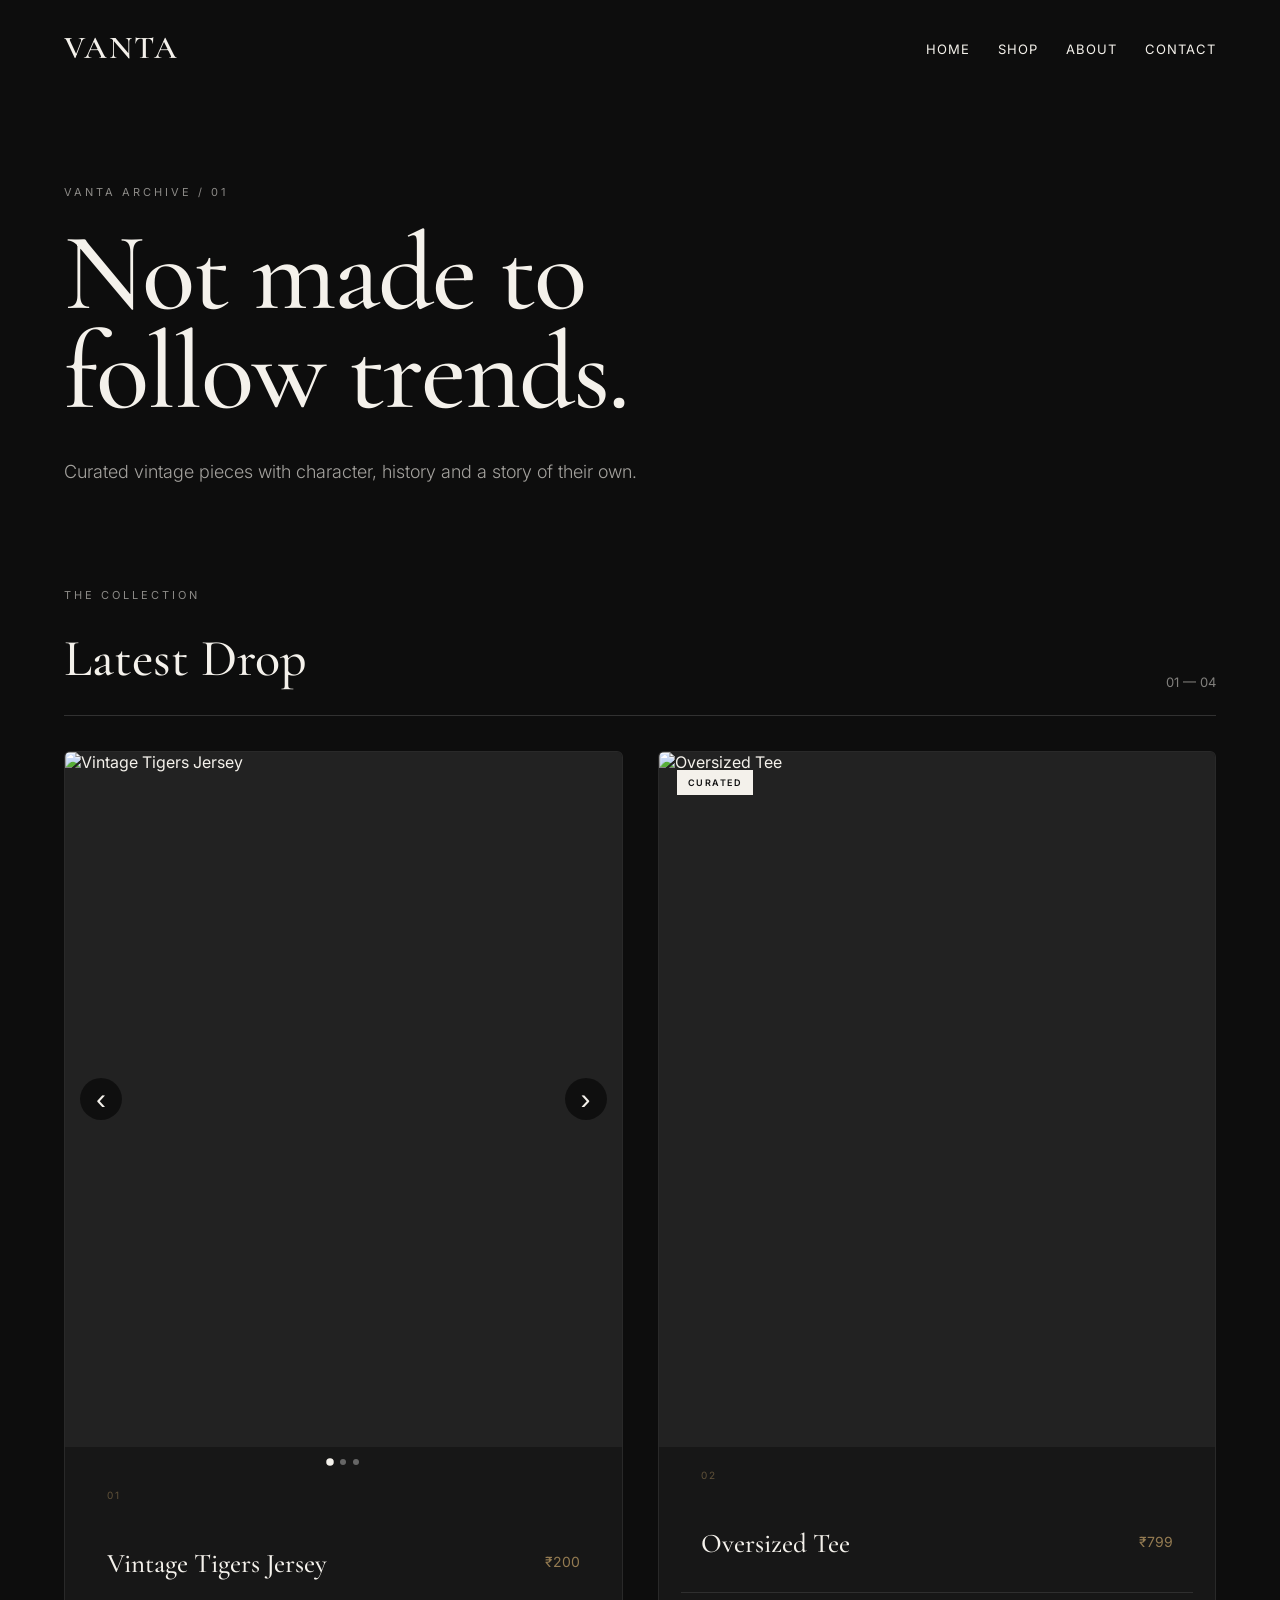
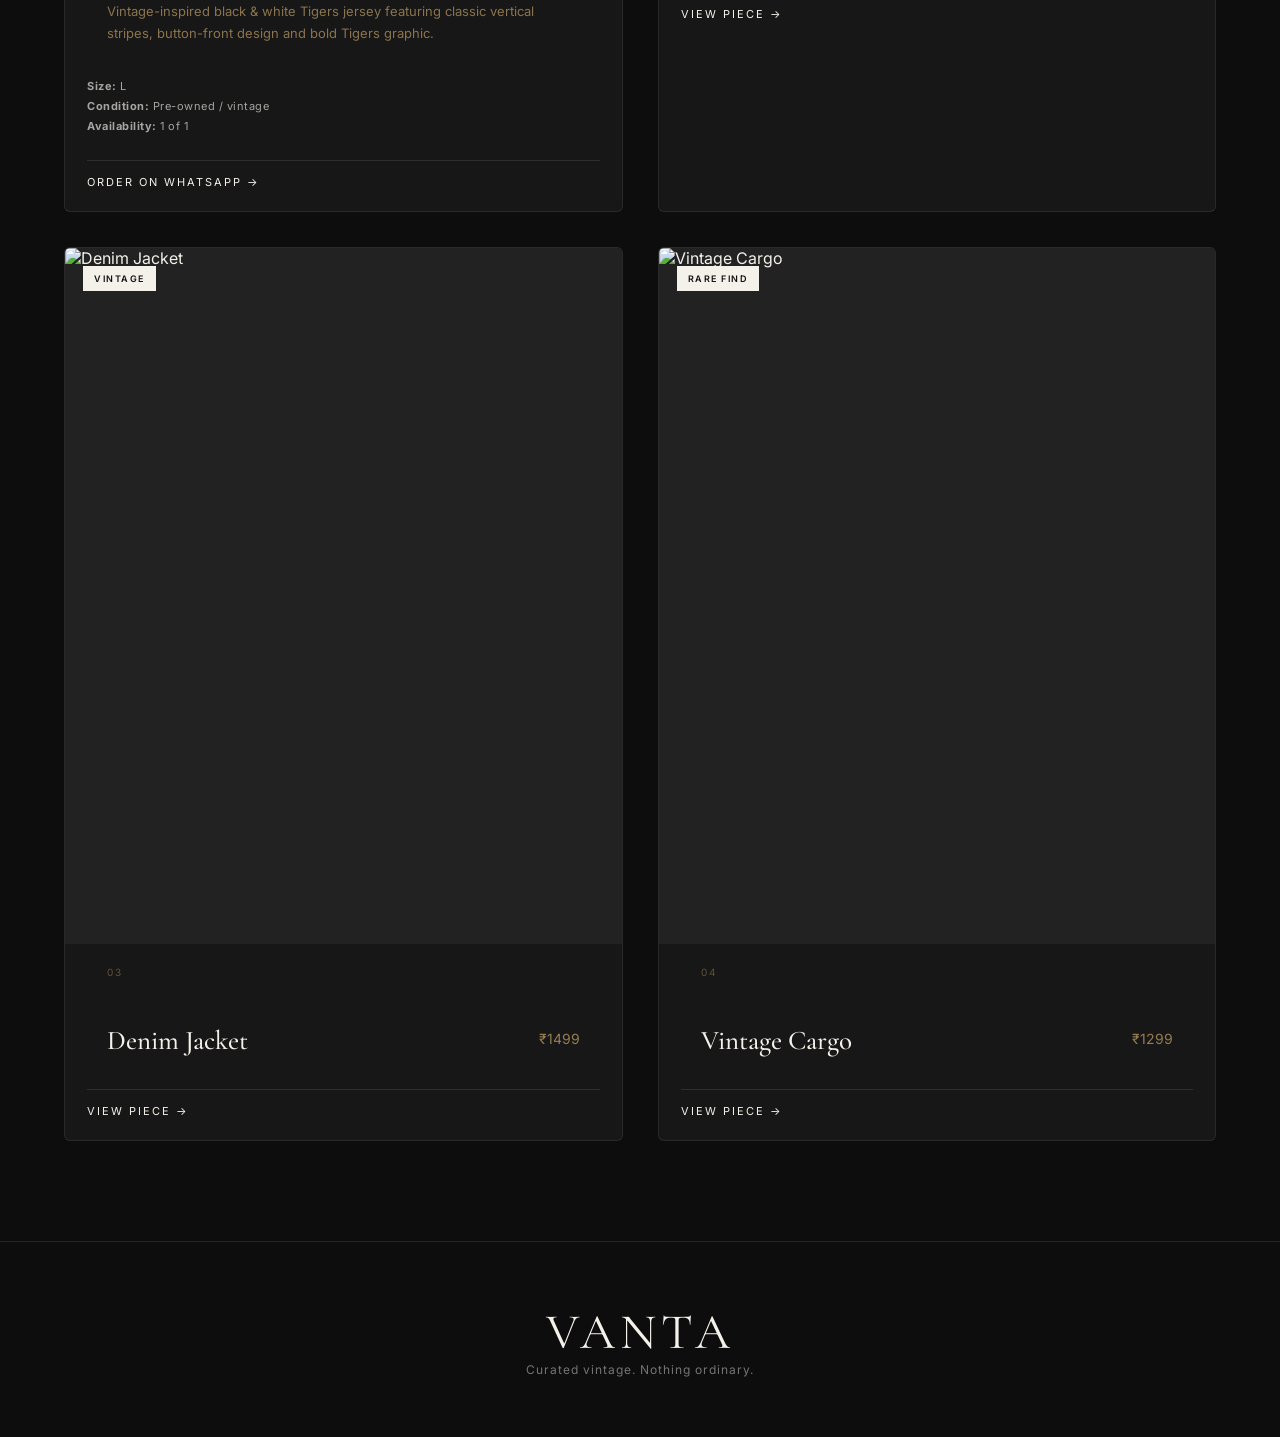
==== commit eb4a3bfb: "Update shop.html" ====
--- a/shop.html
+++ b/shop.html
@@ -149,9 +149,14 @@
   </div>
 
 
-  <a href="#" class="view-product">
-    VIEW PIECE →
-  </a>
+<a
+  href="https://wa.me/919016371816?text=Hi%20VANTA%2C%20I%20want%20to%20order%20the%20Vintage%20Tigers%20Jersey%20for%20%E2%82%B9200."
+  class="view-product whatsapp-order"
+  target="_blank"
+  rel="noopener"
+>
+  ORDER ON WHATSAPP →
+</a>
 
 </article>
 
